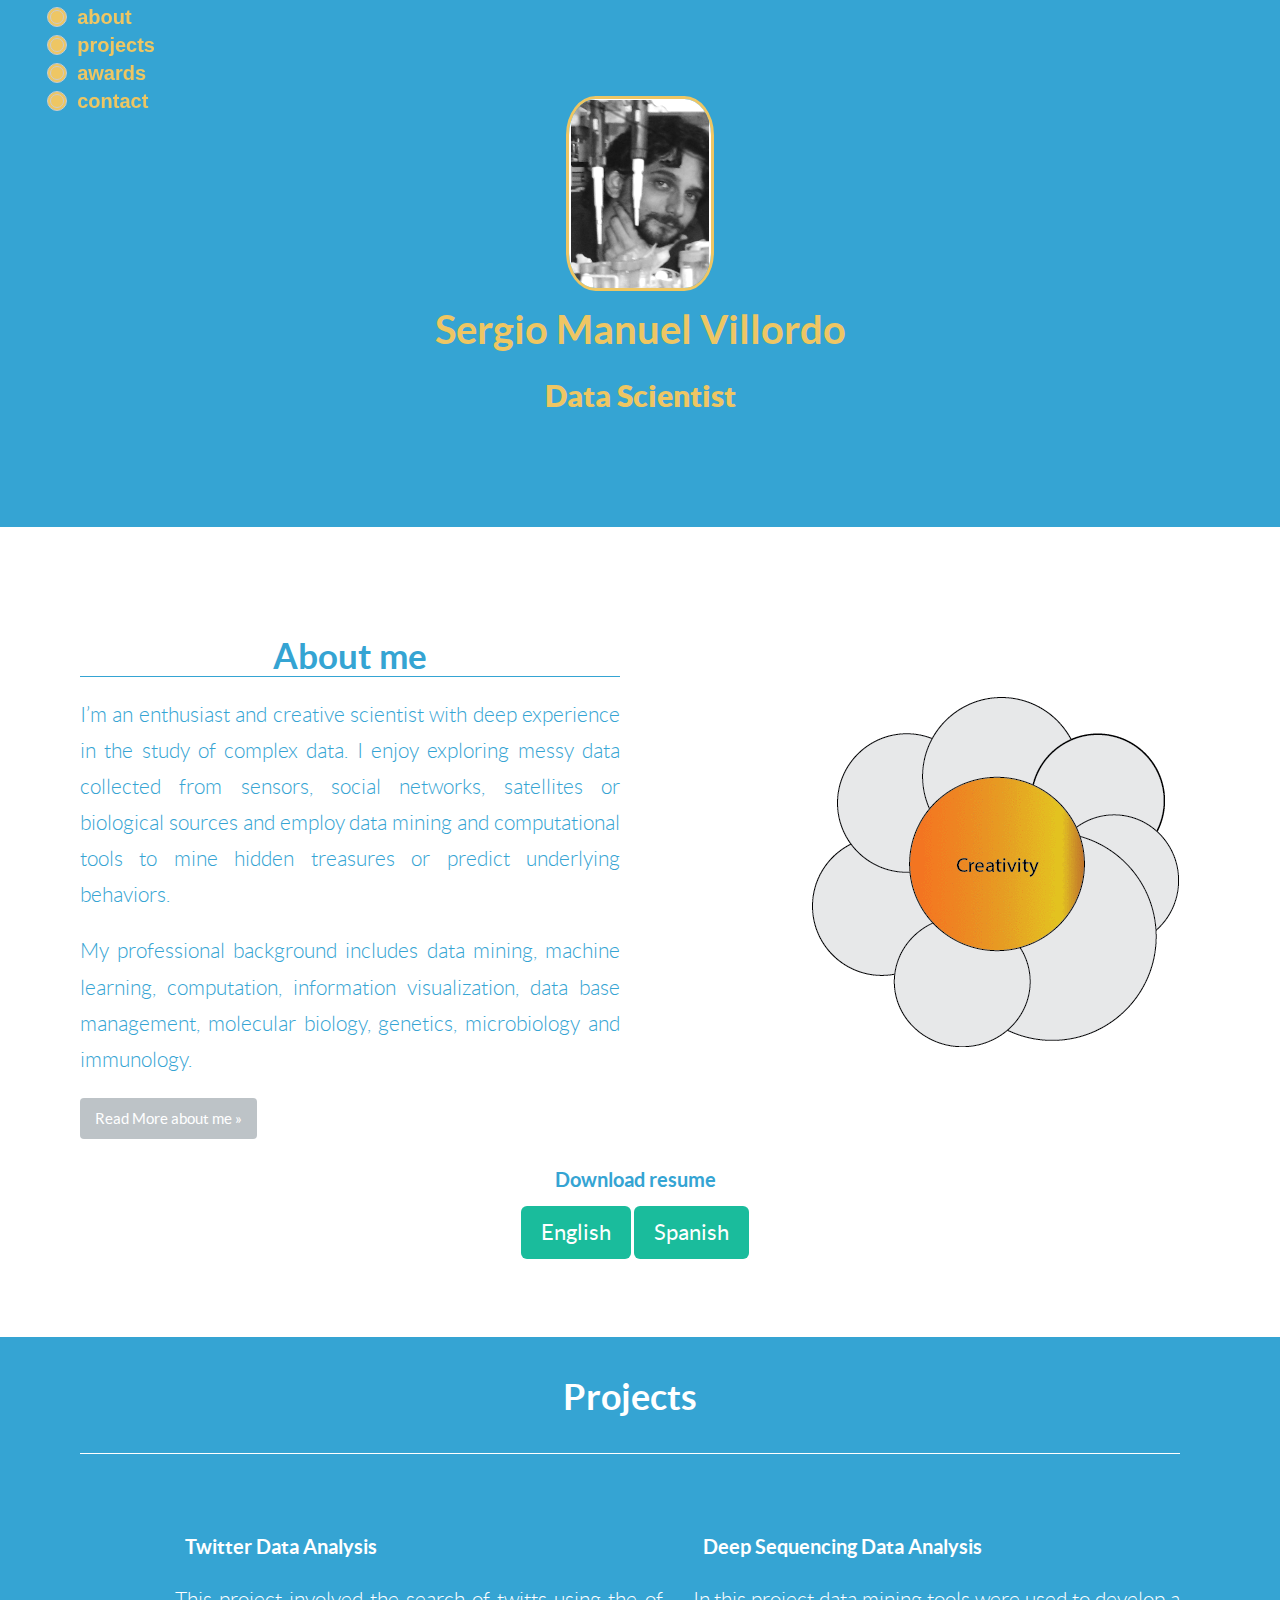
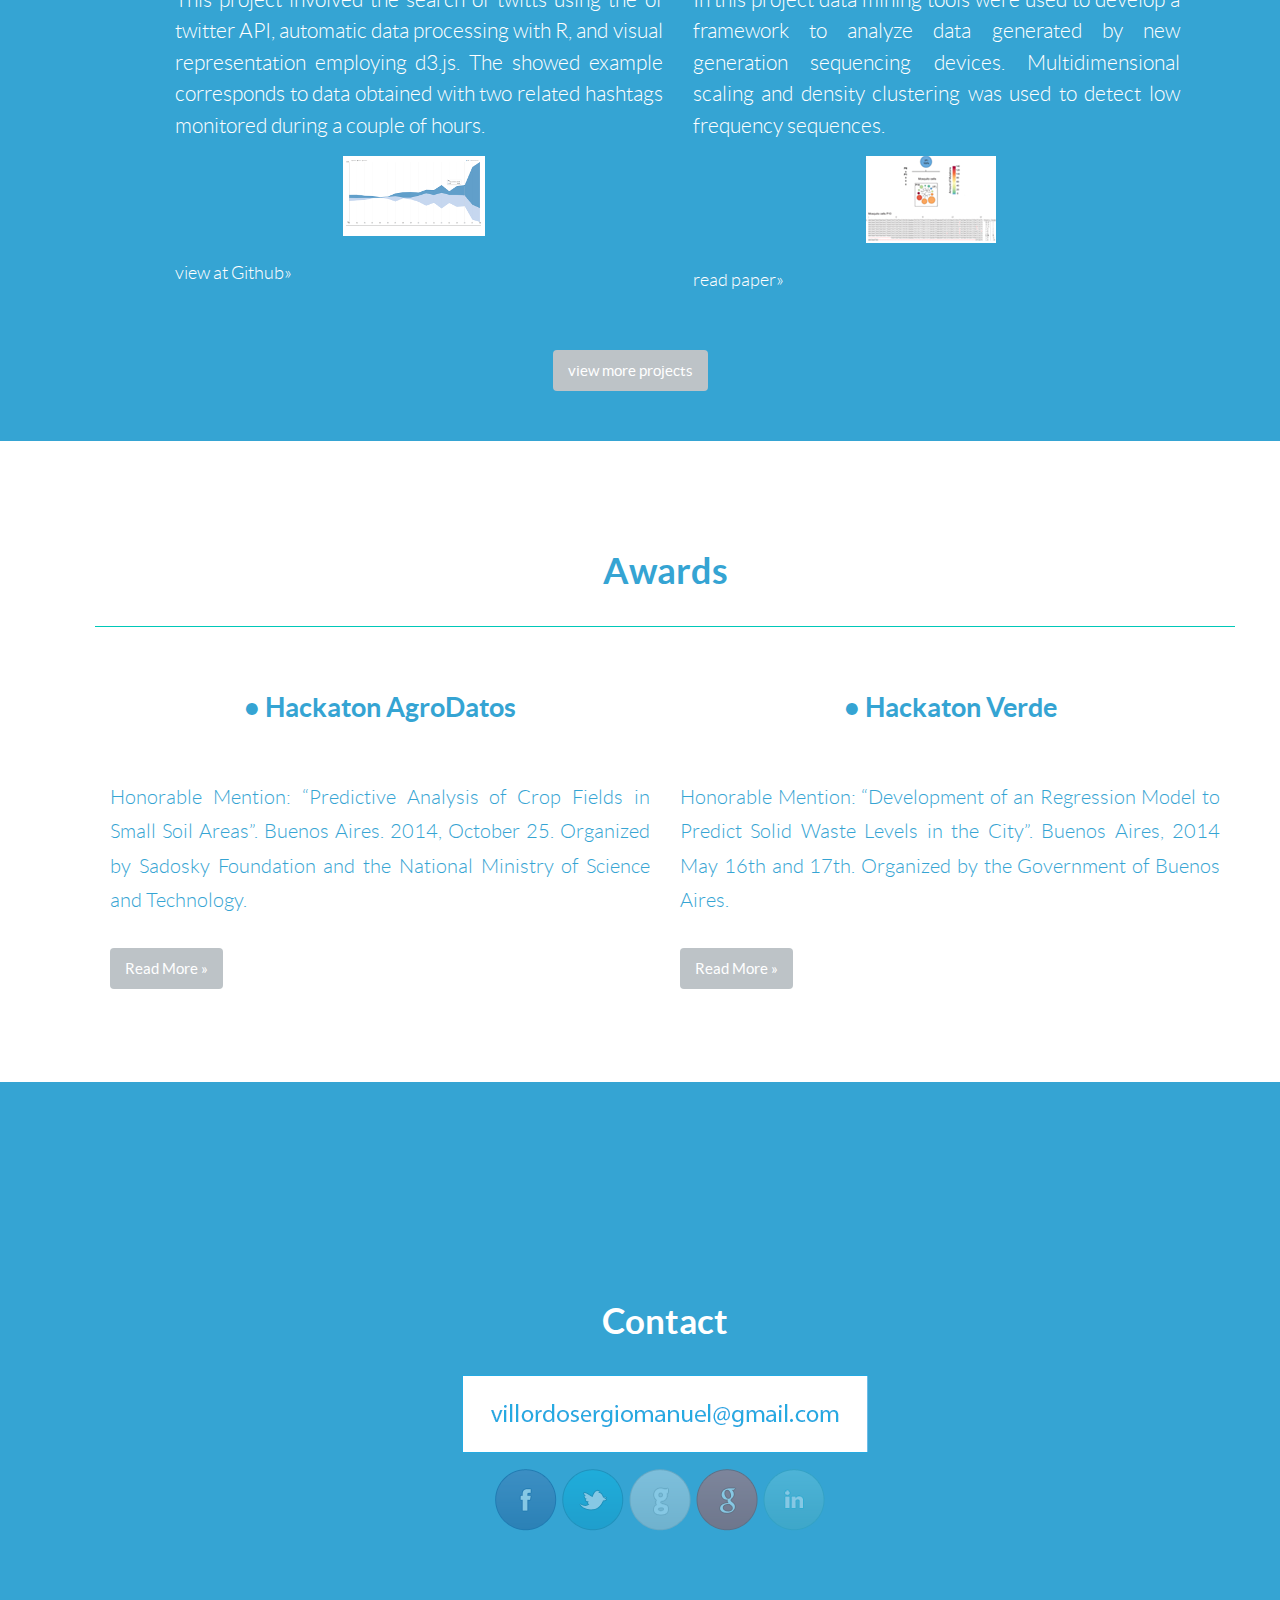
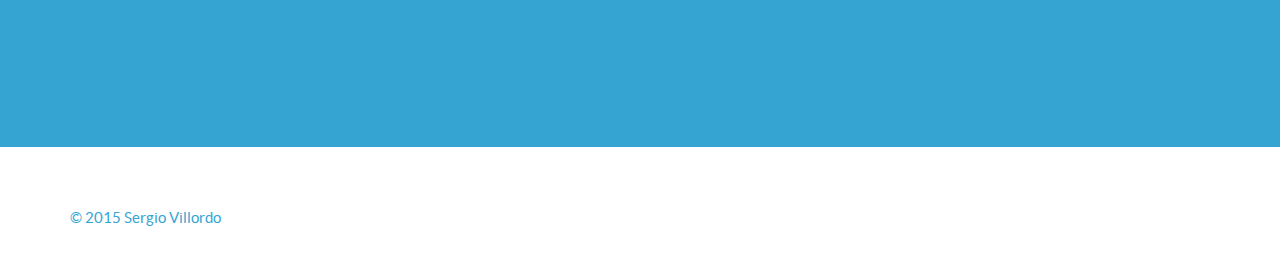
==== index.html @ 5ecaa243 "cargando" ====
<!DOCTYPE html>
<html lang="en">
  <head>
    <title>Sergio Villordo</title>
  <meta http-equiv="Content-Type" content="text/html; charset=utf-8">
  <meta http-equiv="Content-Style-Type" content="text/css">


	 <!-- Loading Bootstrap -->
    <link href="bootstrap/css/bootstrap.css" rel="stylesheet">

    <!-- Loading Flat UI -->
    <link href="css/flat-ui.css" rel="stylesheet">
	<link href="css/main.css" rel="stylesheet">

<script src="js/jquery.js"></script>
<script type="text/javascript" src="js/raphael.js"></script>
<script type="text/javascript" src="js/jquery.pagescroller.lite.js"></script>
	
	
  <body>

	<div id="wrapper">
 
 <div id="myNavigation" class="pageScrollerNav">
		<ul>
			<li><a href="#work" class="stylish"><span>about</span></a></li>
			<li><a href="#experience" class="stylish"><span>projects</span></a></li>
			<li><a href="#awards" class="stylish"><span>awards</span></a></li>
			<li><a href="#contacto" class="stylish"><span>contact</span></a></li>
		</ul>
	</div>

    <div id="header" class="jumbotron">
			<div class="container">
			 <p class="text-center"><img class="portada" src="img/fot3.png	"/></p>
				<p  id="menu" class="text-center">Sergio Manuel Villordo</p>
				<p  id="menu" class="text-center"><a href="http://en.wikipedia.org/wiki/Data_science">Data Scientist</a></p>		
			</p>
			</div>
	</div>
	
		


 <div id="work" class="jumbotron section">
	<div class="container">
		 <div class="text-center col-sm-6 col-md-6">
			  <h2>About me</h2>
			  <p>I’m an enthusiast and creative scientist with deep experience in the study of complex data. 
			  I enjoy exploring messy data collected from sensors, social networks, satellites or biological 
			  sources and employ data mining and computational tools to mine hidden treasures or predict 
			  underlying behaviors.  
				
			</p>
			<p>
			My professional background includes data mining, machine learning, computation, information visualization, 
			data base management, molecular biology, genetics, microbiology and immunology.
				</p>
			
			  <p><a class="btn btn-default" href="statments.html" role="button">Read More about me »</a></p>
		 </div>
         <div class="text-center col-sm-6 col-md-6">
				<img id="ima" src="img/CV.gif"></img>
				</div>
	</div>
				<h5 class="text-center">Download resume</h5>
				<div class="text-center">
				<a href="data/CV_eng.pdf"><button class="btn btn-hg btn-primary">English</button></a>
				<a href="data/CV_esp.pdf"><button class="btn btn-hg btn-primary">Spanish</button></a>
				</div>

	</div

</div>
	
	
	
 <div id="experience" class="jumbotron section">
		<h2 class="text-center">Projects</h2>
		
      <!-- Example row of columns -->
      <div class="row">
		  
        <div class="text-center col-sm-6 col-md-6">
          <h3>Twitter Data Analysis</h3>
          <p>
			  This project involved the search of twitts using the of twitter API, automatic data processing with R, and visual representation employing d3.js. The showed example corresponds to data obtained with two related hashtags monitored during a couple of hours.
			   </p>
		  <div id ="ima1" class="text-center" ><img src="img/twitts.png"/></div>
          <p><a  href="http://sergio14.github.io/twitts18F/">view at Github»</a></p>
        </div>
        
			 <div class="text-center col-sm-6 col-md-6">
			  <h3>Deep Sequencing Data Analysis</h3>
				<p>
					In this project data mining tools were used to develop a framework to analyze data generated by new generation sequencing devices. Multidimensional scaling and density clustering was used to detect low frequency sequences. 
				  </p>
				<div id ="ima1" class="text-center" ><img src="img/seq2.png"/></div>
				<p><a  href="http://journals.plos.org/plospathogens/article?id=10.1371/journal.ppat.1004604">read paper»</a></p>
				</div>
		</div>  
			 
			 <div id="bot" class="text-center">
				<a href="experiences.html"><button id="boton" class="btn btn-default">view more projects</button></a>
			</div>
	</div>
	
	 
 	

	  
	  
 <div id="awards" class="jumbotron section">
	<div class="container">
		<h2 class="text-center">Awards</h2>
		 <div class="text-center col-sm-6 col-md-6">
			  <h3>•	Hackaton AgroDatos</h3>
			  <p> Honorable Mention: “Predictive Analysis of Crop Fields in Small Soil Areas”. Buenos Aires. 2014, October 25. Organized by Sadosky Foundation and the National Ministry of Science and Technology. </p>
			  <p><a class="btn btn-default" href="http://www.fundacionsadosky.org.ar/agrodatos/" role="button">Read More »</a></p>
		 </div>
        <div class="text-center col-sm-6 col-md-6">
			  <h3>•	Hackaton Verde</h3>
			  <p>Honorable Mention: “Development of an Regression Model to Predict Solid Waste Levels in the City”. Buenos Aires, 2014 May 16th and 17th. Organized by the Government of Buenos Aires.  </p>
			  <p><a class="btn btn-default" href="http://www.buenosaires.gob.ar/noticias/se-anunciaron-los-ganadores-del-primer-hackaton-verde" role="button">Read More »</a></p>
		 </div>
		 
		</div>
	</div>

	  
	
	<div id="contacto" class="jumbotron section">
	<h2 class="text-center">Contact</h2>
	<p class="text-center"><img src="img/email.png"></p>
	
	
				<div class="home-bottom">
					<ul id="contact-buttons">
						<li><a href="https://www.facebook.com/sergiomanuel.villordo" target="_blank"><img src="img/fbnew.png" /></a></li>
						<li><a href="https://twitter.com/Ser08" target="_blank"><img src="img/twitternew.png" /></a></li>
						<li><a href="https://github.com/sergio14" target="_blank"><img src="img/githubnew.png" /></a></li>
						<li><a href="https://plus.google.com/u/0/113666418659868959636/posts" target="_blank"><img src="img/googlenew.png" /></a></li>
						<li><a href="https://ar.linkedin.com/pub/sergio-manuel-villordo/a6/4b0/715" target="_blank"><img src="img/linkedinnew.png" /></a></li>
					</ul>
				</div>
	</div>





<div id="footer" class="container">
	<p><span class="text-left">© 2015 Sergio Villordo</span></p>
			
</div>


</div>

</div>




<script>
  $('#wrapper').pageScroller({
    sectionClass: 'section',
    navigation: '#myNavigation',
  });

</script>


  </body>
</html>
---- css/main.css ----
body{
color: #35a4d3;
}

.jumbotron{
background-color: #35a4d3;
}



.home-bottom {
text-align: center;
}

.portada{
-webkit-border-redius: 50%;
-moz-border-radius: 50%;
-ms-border-radius: 50%;
-o-border-radius:50%;
border-radius: 20%;
border: solid 3px #eec663;
display: inline-block;
}

.row{
padding-top: 10px;
padding-left: 95px;
}


#header {
padding-top: 95px;
padding-bottom: 95px;
}

#header a{
//text-transform: uppercase;
font-size: 30px;
color: #eec663;
margin: 0 15px 0 15px;
font-weight: bolder;
line-height: 1.2;
}

#header p {
margin-top:1px;
font-size:40px;
color:#eec663;
font-weight: bolder;
line-height: 1.2;

}

#header a:hover{
color: #008b8b;
}



#text{
font-size: 20px;
line-height: 1.70;
text-align: justify;
color: #222222;
}



#experience {
padding-left: 80px;
padding-right: 100px;
padding-top: 10px;
padding-bottom: 50px;
background-color:#35a4d3;

}



#experience p{
font-size: 20x;
line-height: 1.5;
color: white;
text-align: justify;
margin-top: 20px;
}
#experience a{
font-size: 18px;
line-height: 1.5;
color: white;
text-align: justify;
}
#bot {
 margin-top: 40px;
}


#experience a:hover {
color: blue;
}

#experience h3{
font-size: 20px;
line-height: 1.70;
color: white;
text-align: justify;
margin-left: 10px;
}

#experience h2{
	font-size: 2em;
	margin-bottom: 1em;
	padding-bottom: 1em;
	border-bottom: 1px solid white;
	color: white;
}


.btn boton{
margin-top: 50px;
}


#about{
background: white;
padding-top: 50px;
padding-left: 50px;
padding-right: 100px;
}

#about h2{
font-size: 32px;
//text-transform: uppercase;
margin: 70px 0 70px 0;
color: #35a4d3;
border-bottom: 1px solid #35a4d3;
margin-bottom:20px
}

#about p {
text-align:justify;
color: #35a4d3;
font-size:20px;
margin-top:30px;
}




#about .btn{
margin-top: 90px;
margin-bottom: 135px;
background-color: #3498DB;
font-size: 17px;
padding: 12px 40px;
}
#about .btn:hover{
background-color: #99CBED;
}


#ima1{
margin-right:10px
}

#ima2{
margin-right:10px;
margin-top:40px
}

#ima3{
margin-right:10px;
margin-top:20px
}

#ima4{
margin-right:10px;
margin-top:40px
}


#awards h2{
	font-size: 2em;
	margin-bottom: 1em;
	padding-bottom: 1em;
	border-bottom: 1px solid #00c8b8;
	color: #35a4d3;
}

#awards h3{
	font-size: 1.5em;
	margin-bottom: 1em;
	padding-bottom: 1em;
	color: #35a4d3;
}


#awards p{
text-align:justify;
color: #35a4d3;
font-size:20px;
margin-top:30px;
}



#work{
background: white;
padding-top: 40px;
padding-right: 10px;


}

#work p {
text-align:justify;
color: #35a4d3;
font-size:21px;
margin-top:20px;
//font-weight: bolder;

}

#work h2{
font-size: 35px;
padding-top:10px;
border-bottom: 1px solid #35a4d3;
}


#work h5{
font-size: 20px;
}

#work h5:hover{
color: #99CBED;
}

#ima{
margin-left:150px;
margin-top:100px;
}



#contacto{
padding-bottom: 200px;
padding-top:150px;
background: #35a4d3;
}


#contacto p{
font-size: 23px;
padding-left:50px;
color: white;
}

#contacto h2{
font-size: 35px;
//text-transform: uppercase;
margin: 70px 0 35px 0;
color: white;
padding-left:50px;

}
#contacto a{
color: white;


}
#contacto a:hover {
color: blue;
}


#footer{
height: 50px;
margin-bottom: 0px;
padding-top: 25px;
padding-bottom: 60px;
}

#footer span{
color: #35a4d3;
font-size: 15px;
}
#icon{
float: right;
margin-left: 10px;
}


#awards{
background: white;
padding-top: 50px;
padding-left: 50px;

}



/*NAVIGATION*/

.pageScrollerNav{
	padding-top: 0.05em;
	z-index: 100;
	width: 1%;
	height: 100%;
	position: fixed;
	font-family: 'Roboto', sans-serif;
	font-size: 0.25em;
	transition: all 0.4s ease-in-out;
	-moz-transition: all 0.4s ease-in-out;
	-webkit-transition: all 0.4s ease-in-out;
	-o-transition: all 0.4s ease-in-out;
	padding-right: 1em;
	padding-left: 1em;
}
.pageScrollerNav ul{
    margin-left: auto;
    margin-right: auto;
    width: 100%;
    margin-top:100%;
}

.pageScrollerNav ul li{
	list-style-type: none;
	text-align: center;
	display: inline-block;
	width: 27%;
	padding: 0.6em;
	margin-right: auto;
	margin-left: auto;
	font-weight: bolder;
	text-transform: lowercase;
	color: #000;

}

.stylish{
	display:inline-block;
	width:1em;
	height:1em;
	border-radius:66px;
	border:4px double #ccc;
	font-size:20px;
	color:#eec663;
	line-height:100px;
	text-align:center;
	text-decoration:none;
	//text-shadow:0 1px 0 #fff;
	background:#eec663;
	transition: all 0.4s ease-in-out;
	-moz-transition: all 0.4s ease-in-out;
	-webkit-transition: all 0.4s ease-in-out;
	-o-transition: all 0.4s ease-in-out;

}

.stylish:hover{
	border:4px double #bbb;
	color:#008b8b;
	text-decoration:none;
	background:#008b8b;
}

.stylish span{
	display: inline-block;
	position: absolute;
	margin-top: -2.2em;
	margin-left: 1em;

}

.pageScrollerNav ul li a:hover{
	color: #008b8b;
}

#home{
	height: 100%;
}


#contact-buttons{
	list-style-type: none;
	transition: all 0.4s ease-in-out;
	-moz-transition: all 0.4s ease-in-out;
	-webkit-transition: all 0.4s ease-in-out;
	-o-transition: all 0.4s ease-in-out;
	margin-right: auto;
}

#contact-buttons li{
	display: inline;
	opacity: 0.4;
	transition: all 0.3s ease-in-out;
	-moz-transition: all 0.3s ease-in-out;
	-webkit-transition: all 0.3s ease-in-out;
	-o-transition: all 0.3s ease-in-out;
	margin-right: auto;


}

#contact-buttons li:hover{
	opacity: 1.0;
}
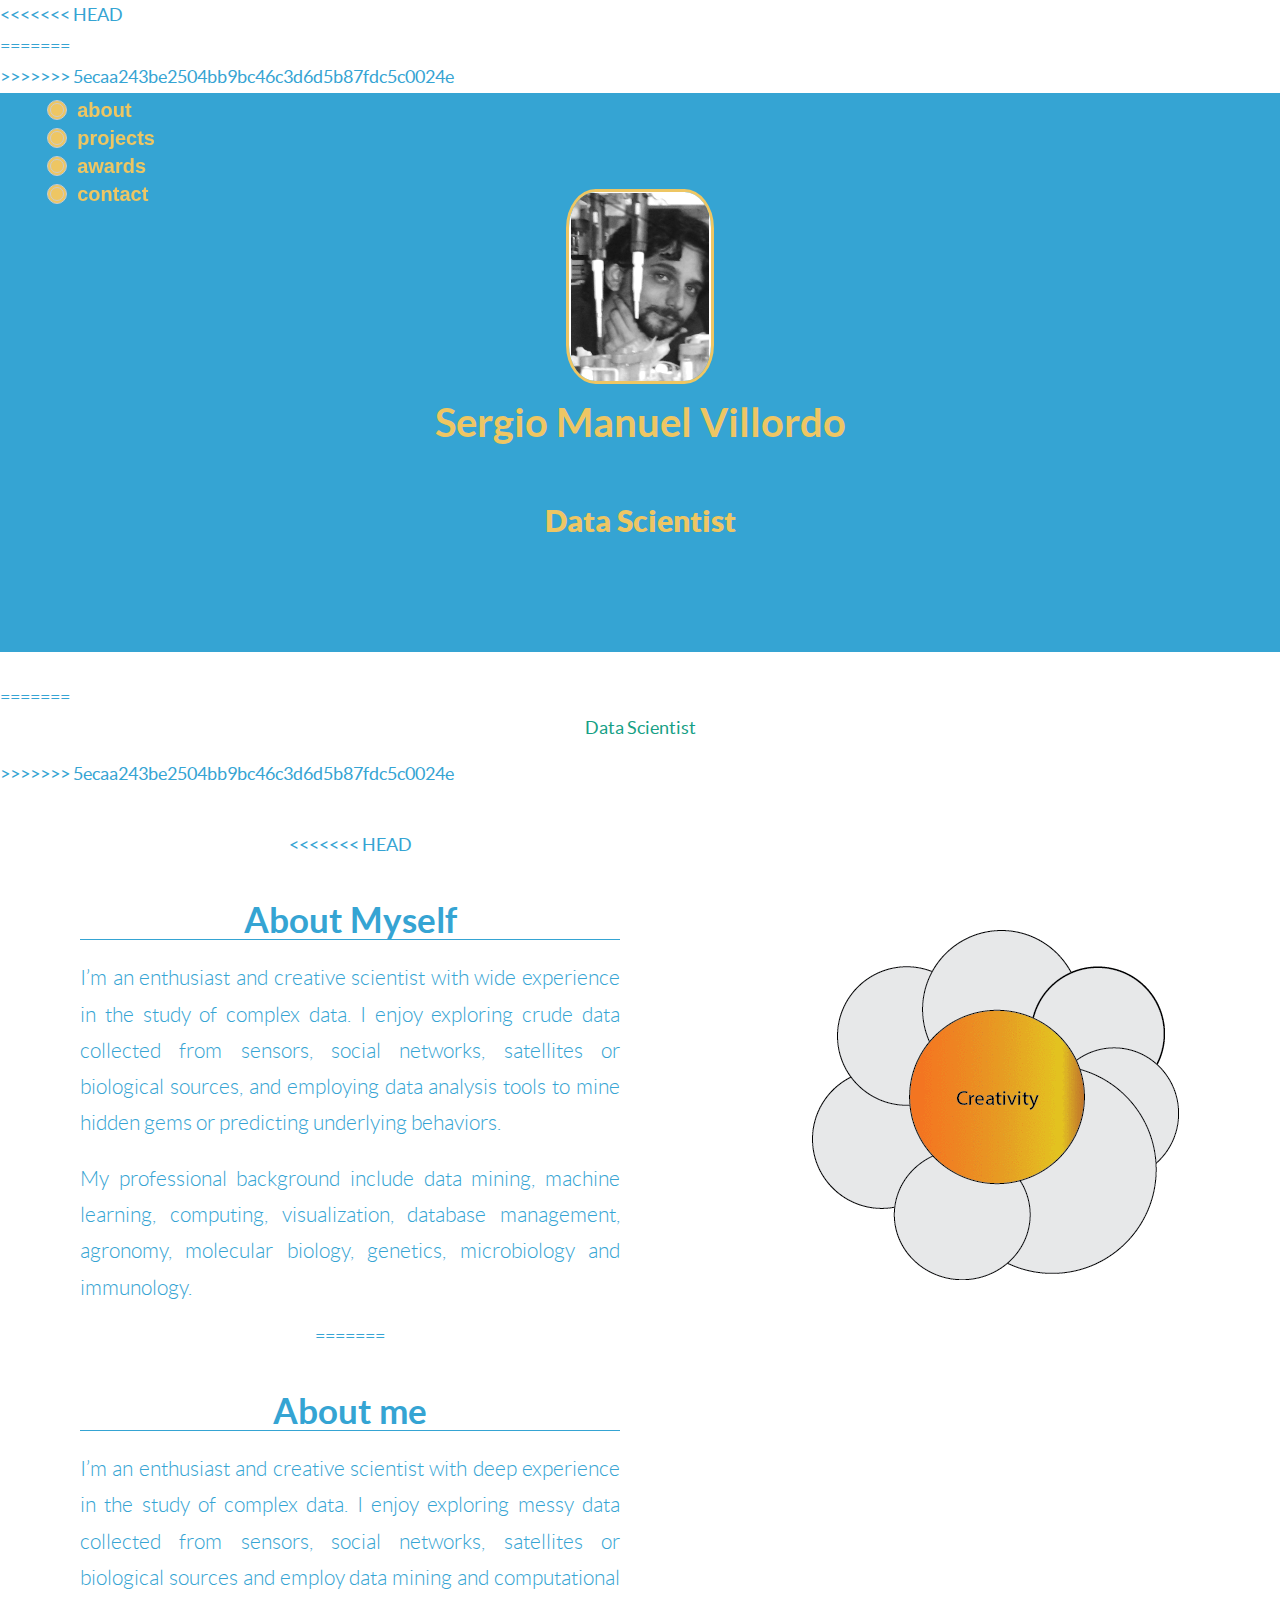
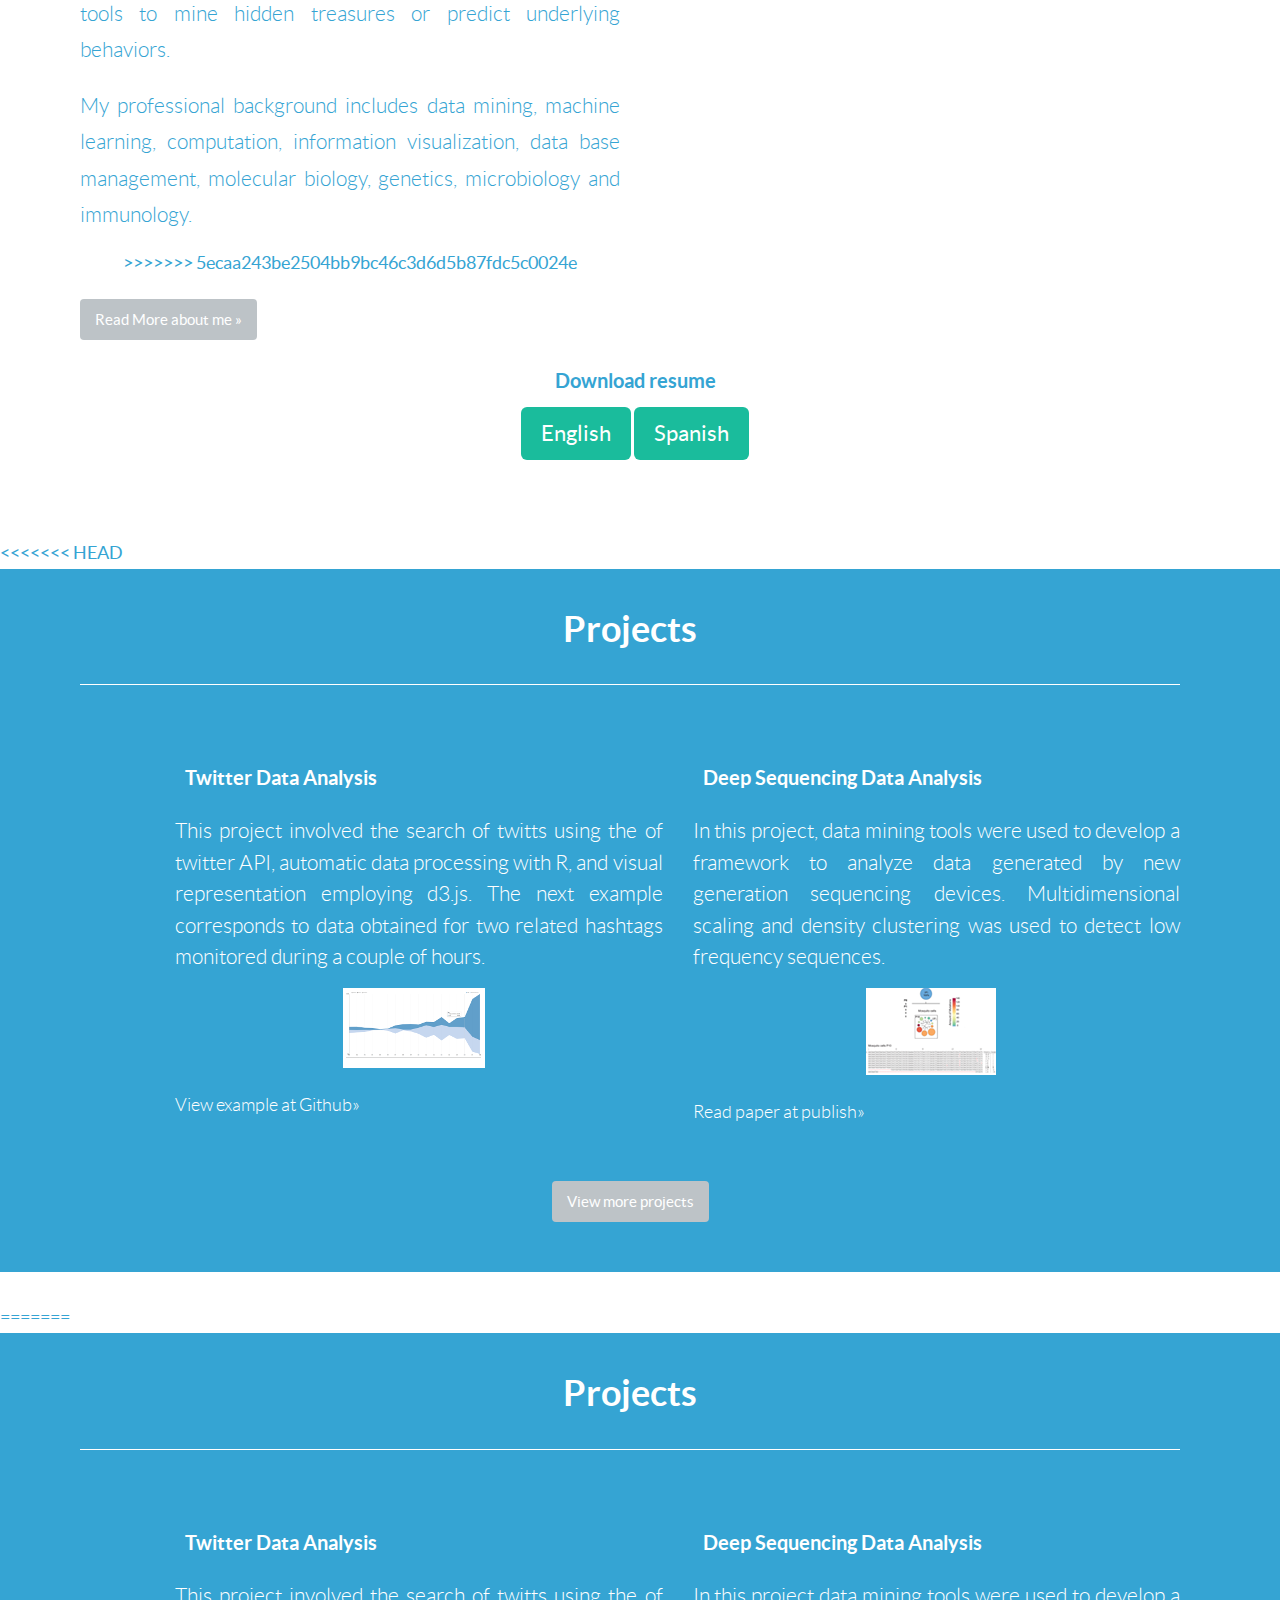
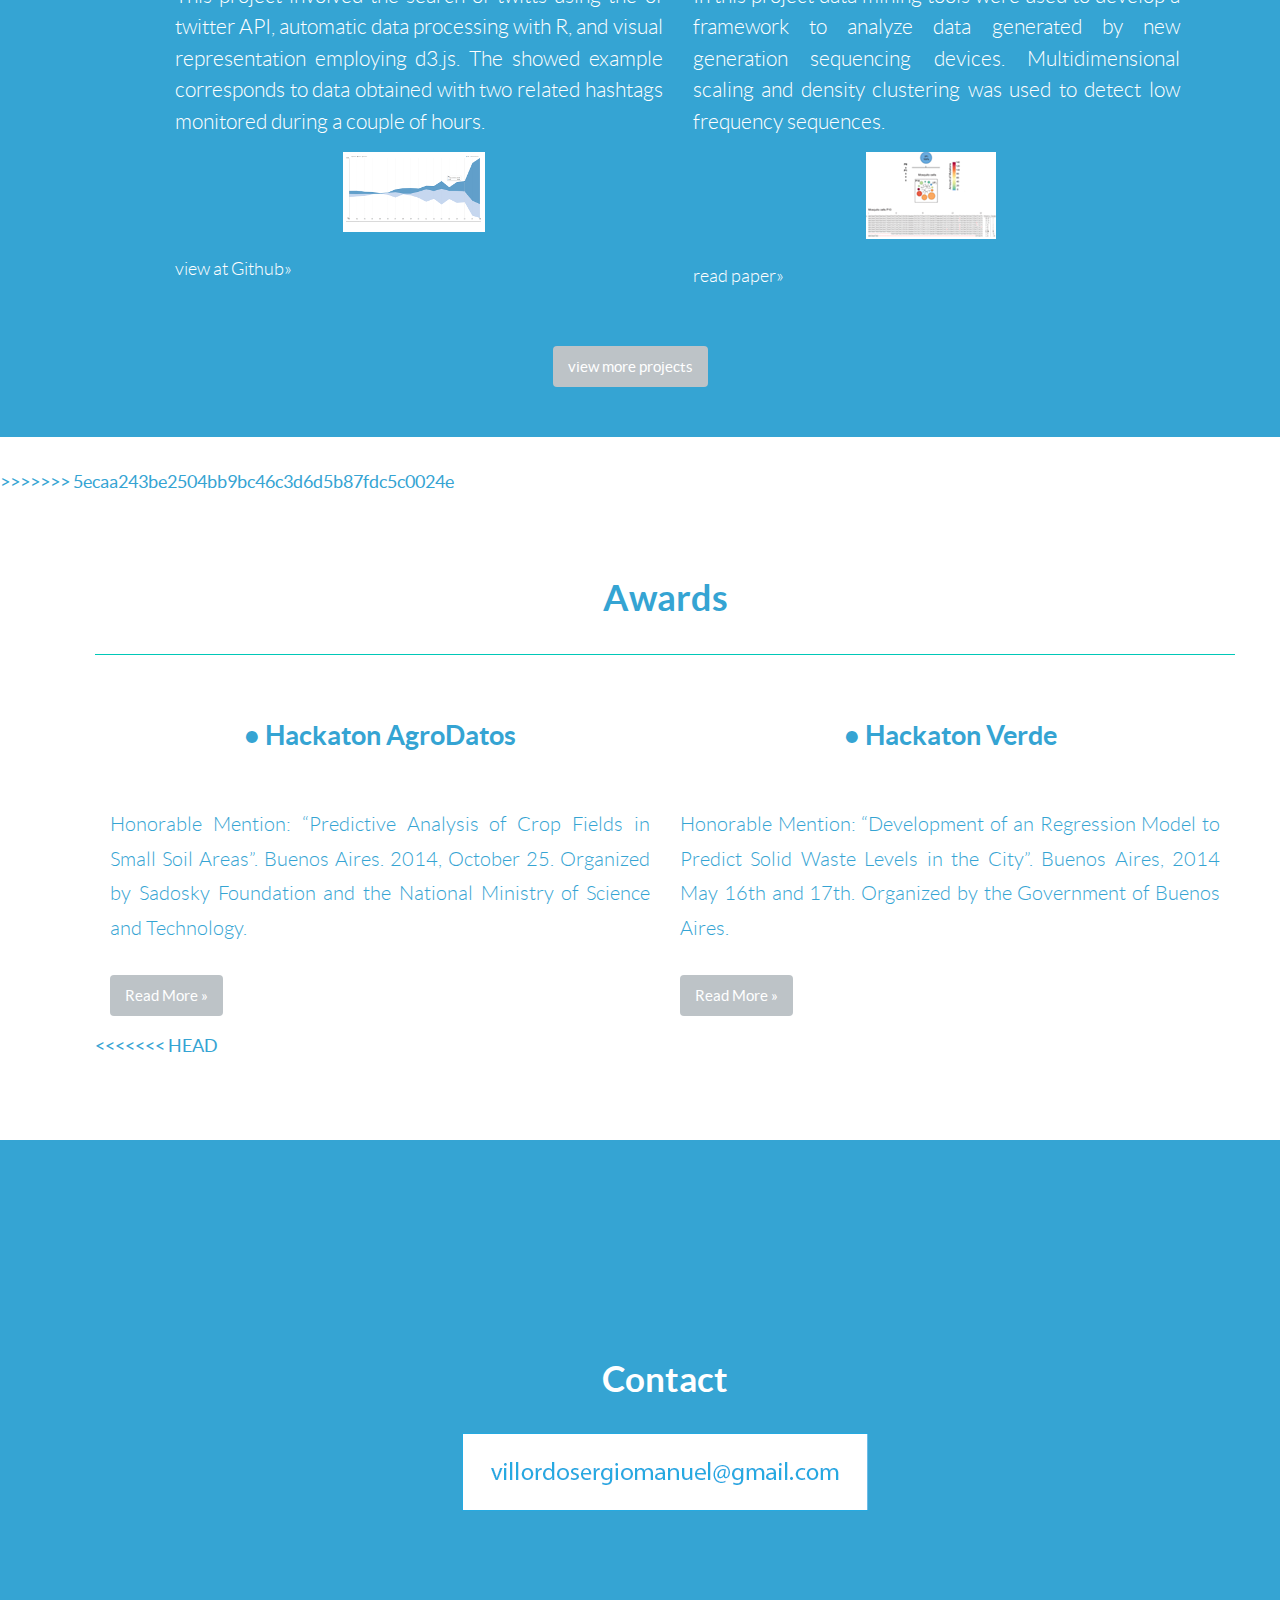
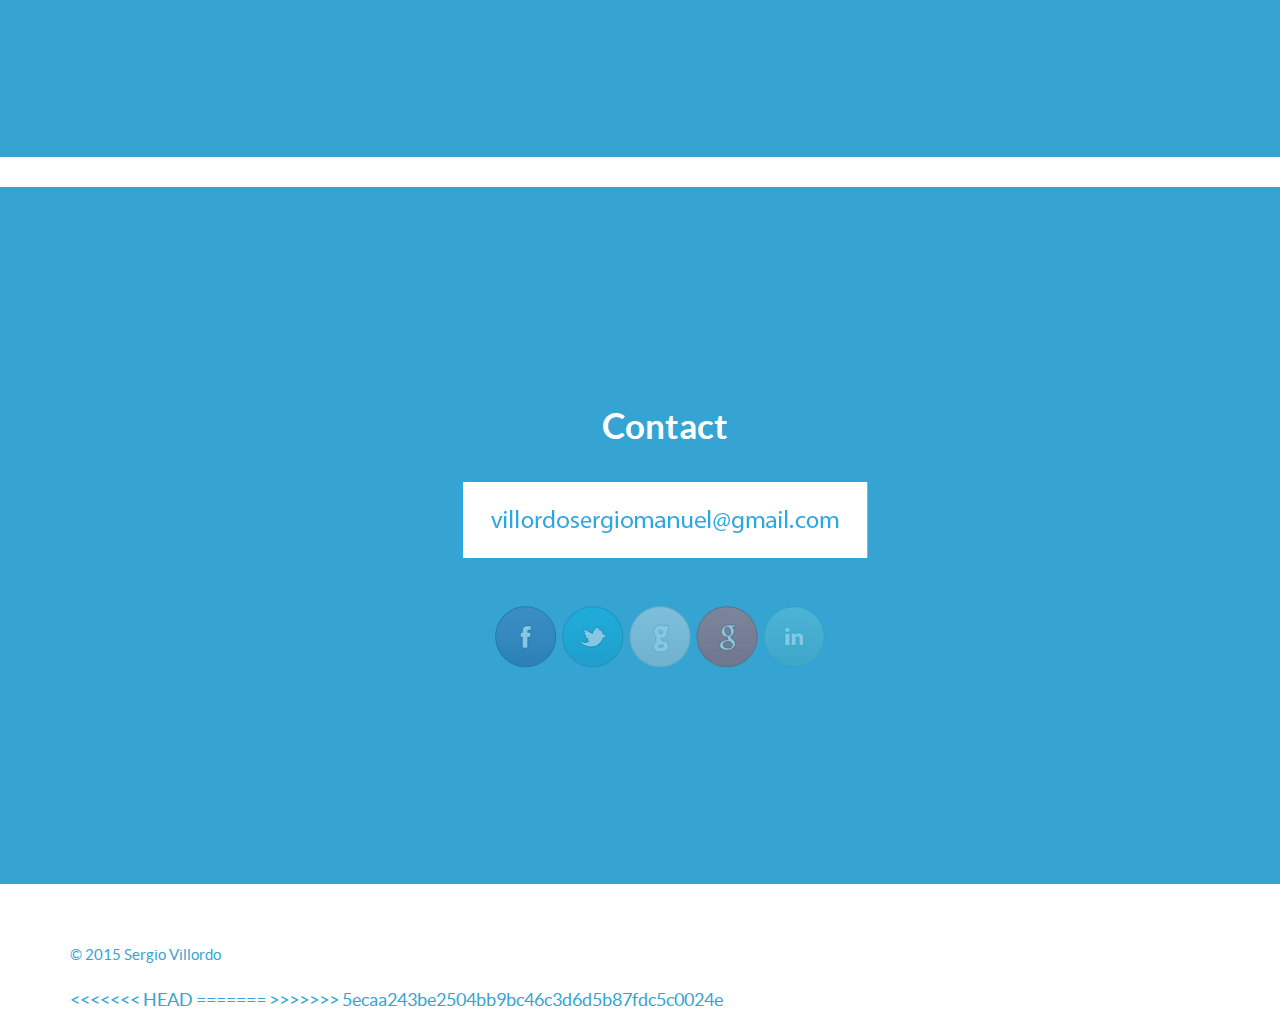
==== commit 763143fa: "change" ====
--- a/index.html
+++ b/index.html
@@ -16,12 +16,22 @@
 <script src="js/jquery.js"></script>
 <script type="text/javascript" src="js/raphael.js"></script>
 <script type="text/javascript" src="js/jquery.pagescroller.lite.js"></script>
+<<<<<<< HEAD
+
+	 </head>
+
+  <body>
+
+	<div id="wrapper">
+
+=======
 	
 	
   <body>
 
 	<div id="wrapper">
  
+>>>>>>> 5ecaa243be2504bb9bc46c3d6d5b87fdc5c0024e
  <div id="myNavigation" class="pageScrollerNav">
 		<ul>
 			<li><a href="#work" class="stylish"><span>about</span></a></li>
@@ -35,17 +45,40 @@
 			<div class="container">
 			 <p class="text-center"><img class="portada" src="img/fot3.png	"/></p>
 				<p  id="menu" class="text-center">Sergio Manuel Villordo</p>
+<<<<<<< HEAD
+				<p  id="menu" class="text-center"><a href="http://en.wikipedia.org/wiki/Data_science">Data Scientist</a></p>
+			</p>
+			</div>
+	</div>
+
+
+=======
 				<p  id="menu" class="text-center"><a href="http://en.wikipedia.org/wiki/Data_science">Data Scientist</a></p>		
 			</p>
 			</div>
 	</div>
 	
 		
+>>>>>>> 5ecaa243be2504bb9bc46c3d6d5b87fdc5c0024e
 
 
  <div id="work" class="jumbotron section">
 	<div class="container">
 		 <div class="text-center col-sm-6 col-md-6">
+<<<<<<< HEAD
+			  <h2>About Myself</h2>
+			  <p>I’m an enthusiast and creative scientist with wide experience in the study of complex data.
+			  I enjoy exploring crude data collected from sensors, social networks, satellites or biological
+			  sources, and employing data analysis tools to mine hidden gems or predicting
+			  underlying behaviors.
+
+			</p>
+			<p>
+			My professional background include data mining, machine learning, computing, visualization,
+			database management, agronomy, molecular biology, genetics, microbiology and immunology.
+				</p>
+
+=======
 			  <h2>About me</h2>
 			  <p>I’m an enthusiast and creative scientist with deep experience in the study of complex data. 
 			  I enjoy exploring messy data collected from sensors, social networks, satellites or biological 
@@ -58,6 +91,7 @@
 			data base management, molecular biology, genetics, microbiology and immunology.
 				</p>
 			
+>>>>>>> 5ecaa243be2504bb9bc46c3d6d5b87fdc5c0024e
 			  <p><a class="btn btn-default" href="statments.html" role="button">Read More about me »</a></p>
 		 </div>
          <div class="text-center col-sm-6 col-md-6">
@@ -73,6 +107,46 @@
 	</div
 
 </div>
+<<<<<<< HEAD
+
+
+
+ <div id="experience" class="jumbotron section">
+		<h2 class="text-center">Projects</h2>
+
+      <!-- Example row of columns -->
+      <div class="row">
+
+        <div class="text-center col-sm-6 col-md-6">
+          <h3>Twitter Data Analysis</h3>
+          <p>
+			  This project involved the search of twitts using the of twitter API, automatic data processing with R, and visual representation employing d3.js. The next example corresponds to data obtained for two related hashtags monitored during a couple of hours.
+			   </p>
+		  <div id ="ima1" class="text-center" ><img src="img/twitts.png"/></div>
+          <p><a  href="http://sergio14.github.io/twitts18F/">View example at Github»</a></p>
+        </div>
+
+			 <div class="text-center col-sm-6 col-md-6">
+			  <h3>Deep Sequencing Data Analysis</h3>
+				<p>
+					In this project, data mining tools were used to develop a framework to analyze data generated by new generation sequencing devices. Multidimensional scaling and density clustering was used to detect low frequency sequences.
+				  </p>
+				<div id ="ima1" class="text-center" ><img src="img/seq2.png"/></div>
+				<p><a  href="http://journals.plos.org/plospathogens/article?id=10.1371/journal.ppat.1004604">Read paper at publish»</a></p>
+				</div>
+		</div>
+
+			 <div id="bot" class="text-center">
+				<a href="experiences.html"><button id="boton" class="btn btn-default">View more projects</button></a>
+			</div>
+	</div>
+
+
+
+
+
+
+=======
 	
 	
 	
@@ -111,6 +185,7 @@
 
 	  
 	  
+>>>>>>> 5ecaa243be2504bb9bc46c3d6d5b87fdc5c0024e
  <div id="awards" class="jumbotron section">
 	<div class="container">
 		<h2 class="text-center">Awards</h2>
@@ -124,17 +199,31 @@
 			  <p>Honorable Mention: “Development of an Regression Model to Predict Solid Waste Levels in the City”. Buenos Aires, 2014 May 16th and 17th. Organized by the Government of Buenos Aires.  </p>
 			  <p><a class="btn btn-default" href="http://www.buenosaires.gob.ar/noticias/se-anunciaron-los-ganadores-del-primer-hackaton-verde" role="button">Read More »</a></p>
 		 </div>
-		 
+<<<<<<< HEAD
+
 		</div>
 	</div>
 
-	  
-	
+
+
 	<div id="contacto" class="jumbotron section">
 	<h2 class="text-center">Contact</h2>
 	<p class="text-center"><img src="img/email.png"></p>
-	
-	
+
+
+=======
+		 
+		</div>
+	</div>
+
+	  
+	
+	<div id="contacto" class="jumbotron section">
+	<h2 class="text-center">Contact</h2>
+	<p class="text-center"><img src="img/email.png"></p>
+	
+	
+>>>>>>> 5ecaa243be2504bb9bc46c3d6d5b87fdc5c0024e
 				<div class="home-bottom">
 					<ul id="contact-buttons">
 						<li><a href="https://www.facebook.com/sergiomanuel.villordo" target="_blank"><img src="img/fbnew.png" /></a></li>
@@ -152,7 +241,11 @@
 
 <div id="footer" class="container">
 	<p><span class="text-left">© 2015 Sergio Villordo</span></p>
+<<<<<<< HEAD
+
+=======
 			
+>>>>>>> 5ecaa243be2504bb9bc46c3d6d5b87fdc5c0024e
 </div>
 
 
--- a/css/main.css
+++ b/css/main.css
@@ -140,7 +140,11 @@
 #about p {
 text-align:justify;
 color: #35a4d3;
+<<<<<<< HEAD
+font-size:18px;
+=======
 font-size:20px;
+>>>>>>> 5ecaa243be2504bb9bc46c3d6d5b87fdc5c0024e
 margin-top:30px;
 }
 
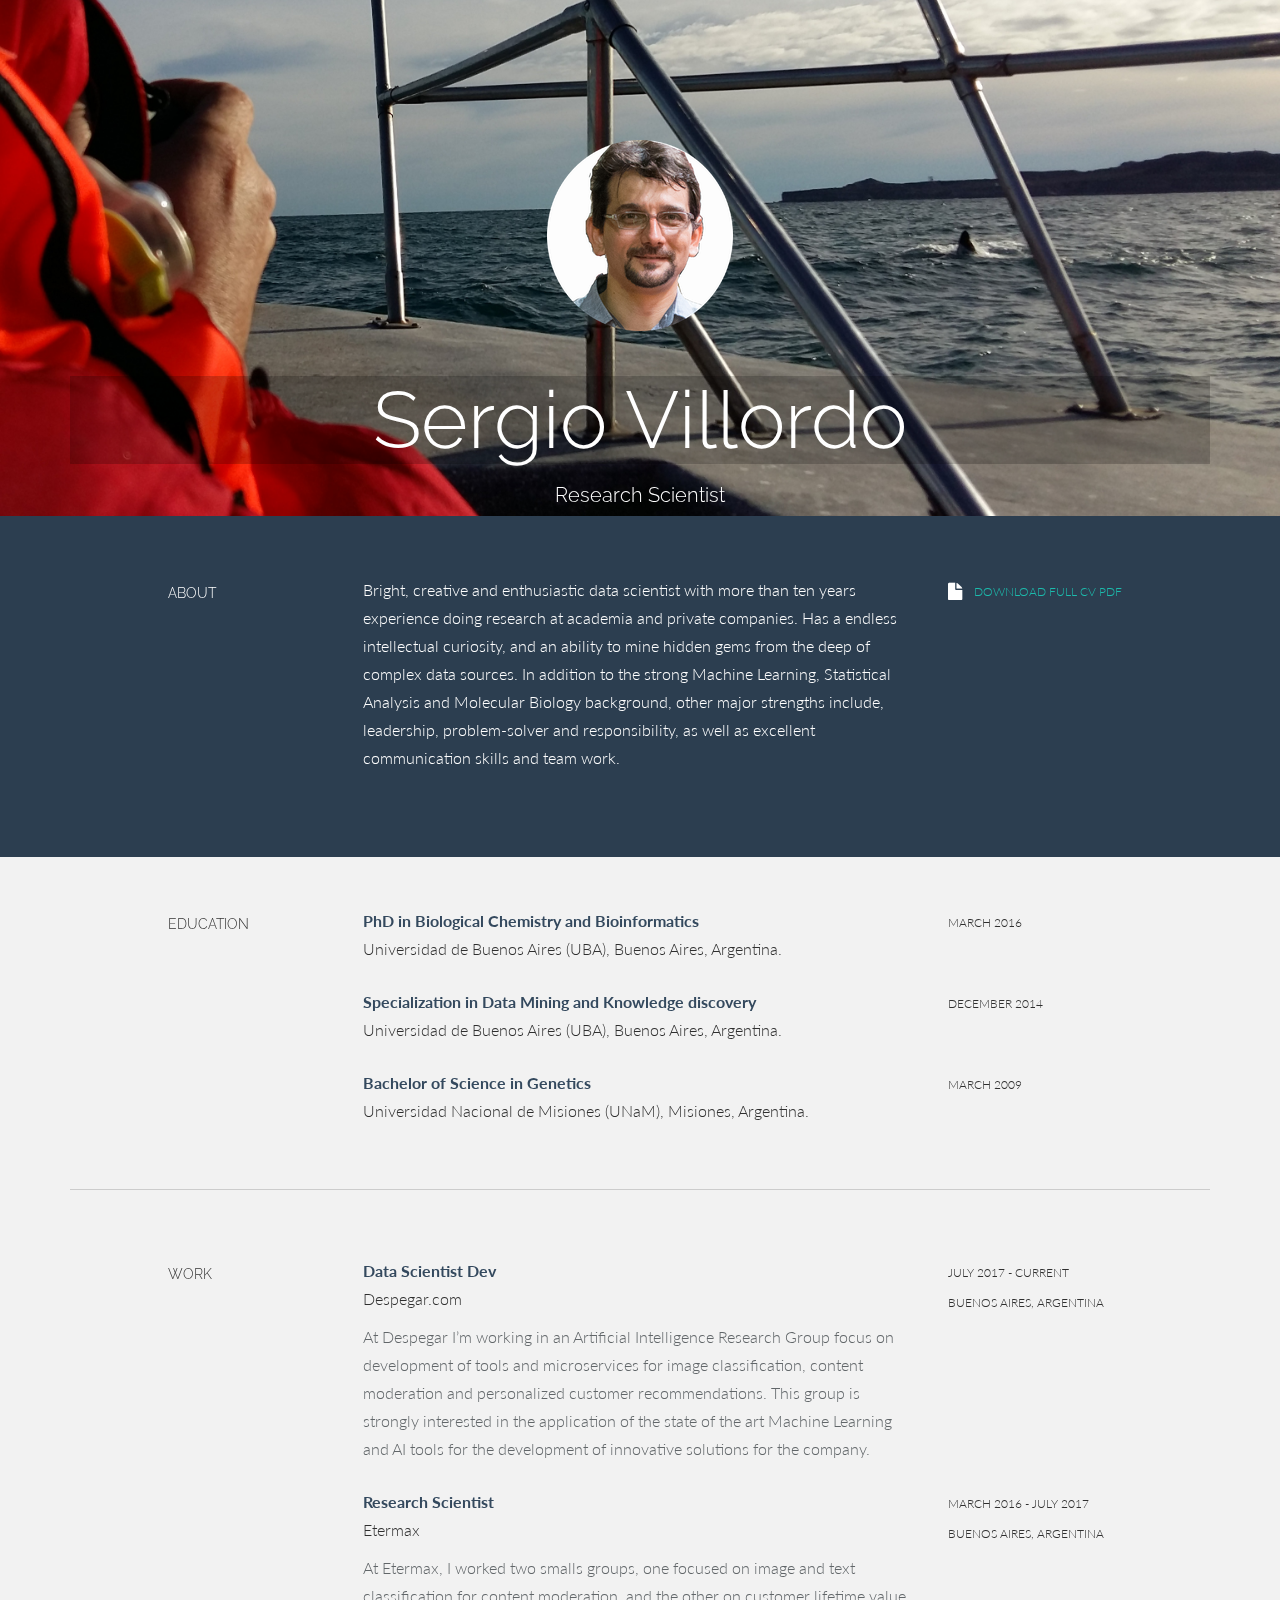
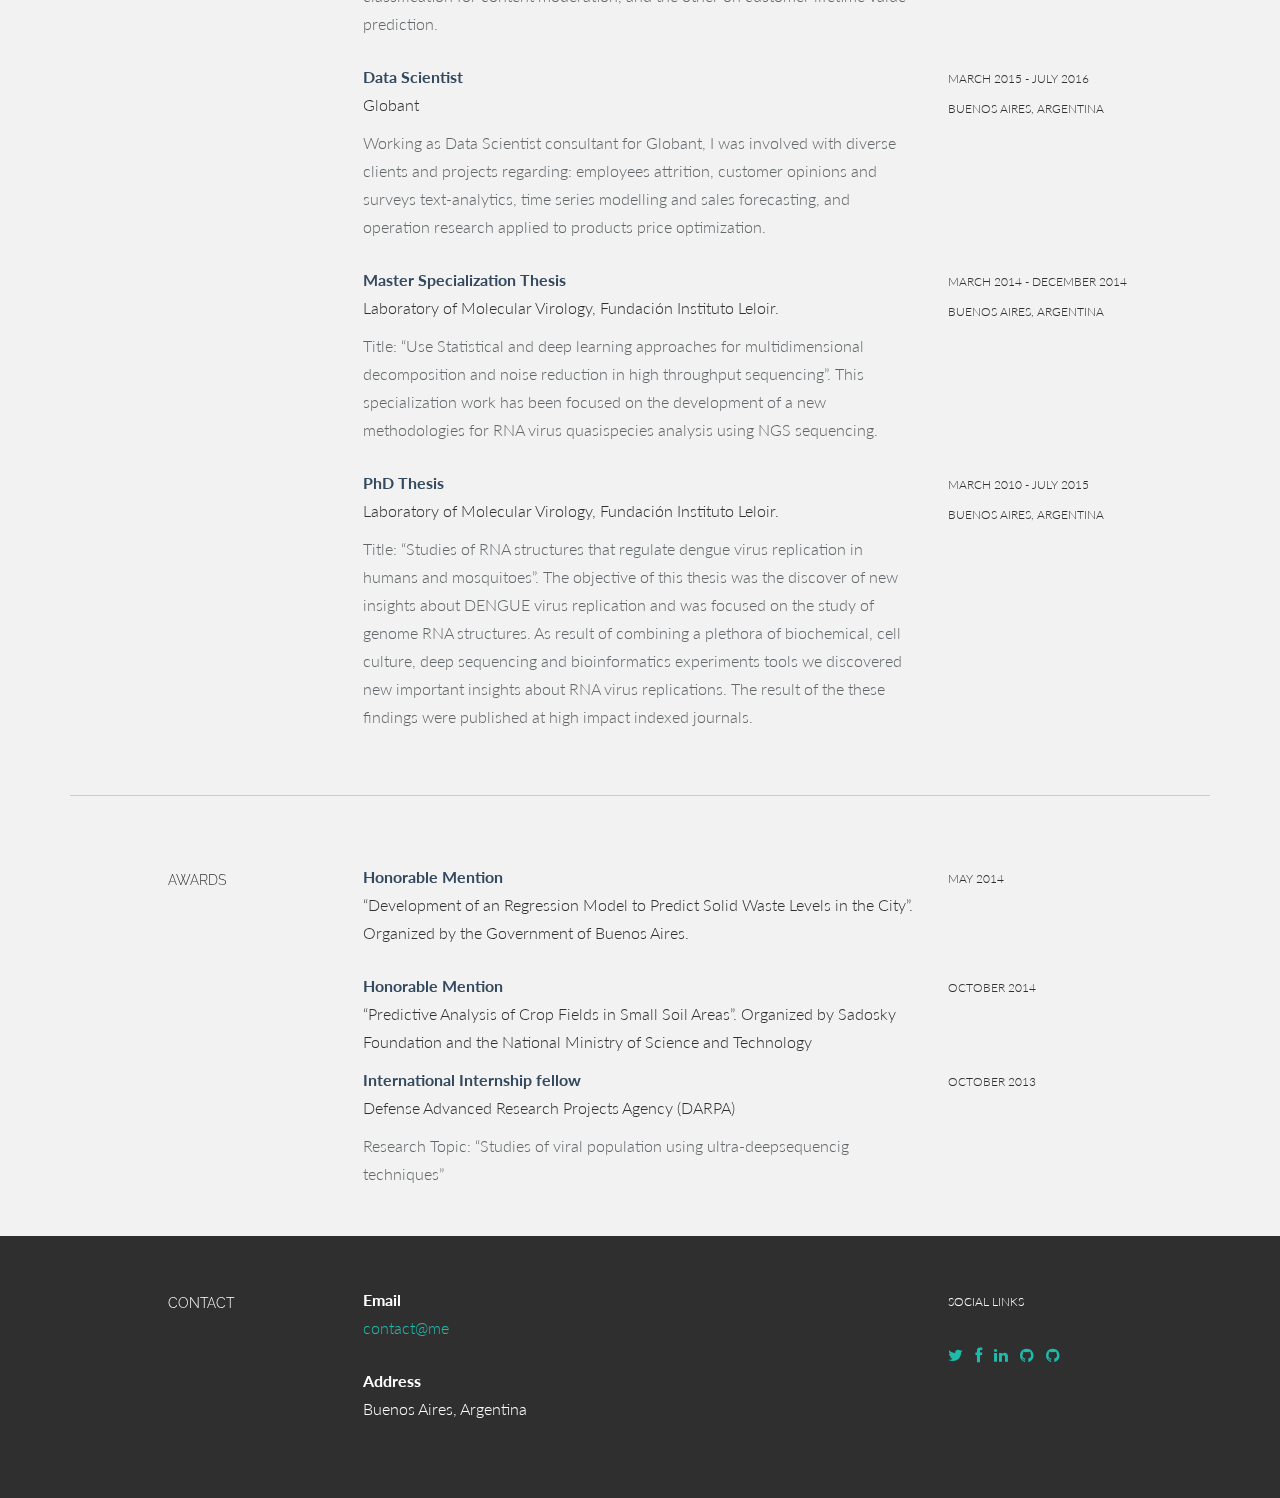
==== commit f84ca595: "change the page" ====
--- a/index.html
+++ b/index.html
@@ -1,269 +1,285 @@
-<!DOCTYPE html>
-<html lang="en">
-  <head>
-    <title>Sergio Villordo</title>
-  <meta http-equiv="Content-Type" content="text/html; charset=utf-8">
-  <meta http-equiv="Content-Style-Type" content="text/css">
-
-
-	 <!-- Loading Bootstrap -->
-    <link href="bootstrap/css/bootstrap.css" rel="stylesheet">
-
-    <!-- Loading Flat UI -->
-    <link href="css/flat-ui.css" rel="stylesheet">
-	<link href="css/main.css" rel="stylesheet">
-
-<script src="js/jquery.js"></script>
-<script type="text/javascript" src="js/raphael.js"></script>
-<script type="text/javascript" src="js/jquery.pagescroller.lite.js"></script>
-<<<<<<< HEAD
-
-	 </head>
-
-  <body>
-
-	<div id="wrapper">
-
-=======
-	
-	
-  <body>
-
-	<div id="wrapper">
- 
->>>>>>> 5ecaa243be2504bb9bc46c3d6d5b87fdc5c0024e
- <div id="myNavigation" class="pageScrollerNav">
-		<ul>
-			<li><a href="#work" class="stylish"><span>about</span></a></li>
-			<li><a href="#experience" class="stylish"><span>projects</span></a></li>
-			<li><a href="#awards" class="stylish"><span>awards</span></a></li>
-			<li><a href="#contacto" class="stylish"><span>contact</span></a></li>
-		</ul>
-	</div>
-
-    <div id="header" class="jumbotron">
-			<div class="container">
-			 <p class="text-center"><img class="portada" src="img/fot3.png	"/></p>
-				<p  id="menu" class="text-center">Sergio Manuel Villordo</p>
-<<<<<<< HEAD
-				<p  id="menu" class="text-center"><a href="http://en.wikipedia.org/wiki/Data_science">Data Scientist</a></p>
-			</p>
-			</div>
-	</div>
-
-
-=======
-				<p  id="menu" class="text-center"><a href="http://en.wikipedia.org/wiki/Data_science">Data Scientist</a></p>		
-			</p>
-			</div>
-	</div>
-	
-		
->>>>>>> 5ecaa243be2504bb9bc46c3d6d5b87fdc5c0024e
-
-
- <div id="work" class="jumbotron section">
-	<div class="container">
-		 <div class="text-center col-sm-6 col-md-6">
-<<<<<<< HEAD
-			  <h2>About Myself</h2>
-			  <p>I’m an enthusiast and creative scientist with wide experience in the study of complex data.
-			  I enjoy exploring crude data collected from sensors, social networks, satellites or biological
-			  sources, and employing data analysis tools to mine hidden gems or predicting
-			  underlying behaviors.
-
-			</p>
-			<p>
-			My professional background include data mining, machine learning, computing, visualization,
-			database management, agronomy, molecular biology, genetics, microbiology and immunology.
-				</p>
-
-=======
-			  <h2>About me</h2>
-			  <p>I’m an enthusiast and creative scientist with deep experience in the study of complex data. 
-			  I enjoy exploring messy data collected from sensors, social networks, satellites or biological 
-			  sources and employ data mining and computational tools to mine hidden treasures or predict 
-			  underlying behaviors.  
-				
-			</p>
-			<p>
-			My professional background includes data mining, machine learning, computation, information visualization, 
-			data base management, molecular biology, genetics, microbiology and immunology.
-				</p>
-			
->>>>>>> 5ecaa243be2504bb9bc46c3d6d5b87fdc5c0024e
-			  <p><a class="btn btn-default" href="statments.html" role="button">Read More about me »</a></p>
-		 </div>
-         <div class="text-center col-sm-6 col-md-6">
-				<img id="ima" src="img/CV.gif"></img>
-				</div>
-	</div>
-				<h5 class="text-center">Download resume</h5>
-				<div class="text-center">
-				<a href="data/CV_eng.pdf"><button class="btn btn-hg btn-primary">English</button></a>
-				<a href="data/CV_esp.pdf"><button class="btn btn-hg btn-primary">Spanish</button></a>
-				</div>
-
-	</div
-
-</div>
-<<<<<<< HEAD
-
-
-
- <div id="experience" class="jumbotron section">
-		<h2 class="text-center">Projects</h2>
-
-      <!-- Example row of columns -->
-      <div class="row">
-
-        <div class="text-center col-sm-6 col-md-6">
-          <h3>Twitter Data Analysis</h3>
-          <p>
-			  This project involved the search of twitts using the of twitter API, automatic data processing with R, and visual representation employing d3.js. The next example corresponds to data obtained for two related hashtags monitored during a couple of hours.
-			   </p>
-		  <div id ="ima1" class="text-center" ><img src="img/twitts.png"/></div>
-          <p><a  href="http://sergio14.github.io/twitts18F/">View example at Github»</a></p>
-        </div>
-
-			 <div class="text-center col-sm-6 col-md-6">
-			  <h3>Deep Sequencing Data Analysis</h3>
-				<p>
-					In this project, data mining tools were used to develop a framework to analyze data generated by new generation sequencing devices. Multidimensional scaling and density clustering was used to detect low frequency sequences.
-				  </p>
-				<div id ="ima1" class="text-center" ><img src="img/seq2.png"/></div>
-				<p><a  href="http://journals.plos.org/plospathogens/article?id=10.1371/journal.ppat.1004604">Read paper at publish»</a></p>
-				</div>
-		</div>
-
-			 <div id="bot" class="text-center">
-				<a href="experiences.html"><button id="boton" class="btn btn-default">View more projects</button></a>
-			</div>
-	</div>
-
-
-
-
-
-
-=======
-	
-	
-	
- <div id="experience" class="jumbotron section">
-		<h2 class="text-center">Projects</h2>
-		
-      <!-- Example row of columns -->
-      <div class="row">
-		  
-        <div class="text-center col-sm-6 col-md-6">
-          <h3>Twitter Data Analysis</h3>
-          <p>
-			  This project involved the search of twitts using the of twitter API, automatic data processing with R, and visual representation employing d3.js. The showed example corresponds to data obtained with two related hashtags monitored during a couple of hours.
-			   </p>
-		  <div id ="ima1" class="text-center" ><img src="img/twitts.png"/></div>
-          <p><a  href="http://sergio14.github.io/twitts18F/">view at Github»</a></p>
-        </div>
-        
-			 <div class="text-center col-sm-6 col-md-6">
-			  <h3>Deep Sequencing Data Analysis</h3>
-				<p>
-					In this project data mining tools were used to develop a framework to analyze data generated by new generation sequencing devices. Multidimensional scaling and density clustering was used to detect low frequency sequences. 
-				  </p>
-				<div id ="ima1" class="text-center" ><img src="img/seq2.png"/></div>
-				<p><a  href="http://journals.plos.org/plospathogens/article?id=10.1371/journal.ppat.1004604">read paper»</a></p>
-				</div>
-		</div>  
-			 
-			 <div id="bot" class="text-center">
-				<a href="experiences.html"><button id="boton" class="btn btn-default">view more projects</button></a>
-			</div>
-	</div>
-	
-	 
- 	
-
-	  
-	  
->>>>>>> 5ecaa243be2504bb9bc46c3d6d5b87fdc5c0024e
- <div id="awards" class="jumbotron section">
-	<div class="container">
-		<h2 class="text-center">Awards</h2>
-		 <div class="text-center col-sm-6 col-md-6">
-			  <h3>•	Hackaton AgroDatos</h3>
-			  <p> Honorable Mention: “Predictive Analysis of Crop Fields in Small Soil Areas”. Buenos Aires. 2014, October 25. Organized by Sadosky Foundation and the National Ministry of Science and Technology. </p>
-			  <p><a class="btn btn-default" href="http://www.fundacionsadosky.org.ar/agrodatos/" role="button">Read More »</a></p>
-		 </div>
-        <div class="text-center col-sm-6 col-md-6">
-			  <h3>•	Hackaton Verde</h3>
-			  <p>Honorable Mention: “Development of an Regression Model to Predict Solid Waste Levels in the City”. Buenos Aires, 2014 May 16th and 17th. Organized by the Government of Buenos Aires.  </p>
-			  <p><a class="btn btn-default" href="http://www.buenosaires.gob.ar/noticias/se-anunciaron-los-ganadores-del-primer-hackaton-verde" role="button">Read More »</a></p>
-		 </div>
-<<<<<<< HEAD
-
-		</div>
-	</div>
-
-
-
-	<div id="contacto" class="jumbotron section">
-	<h2 class="text-center">Contact</h2>
-	<p class="text-center"><img src="img/email.png"></p>
-
-
-=======
-		 
-		</div>
-	</div>
-
-	  
-	
-	<div id="contacto" class="jumbotron section">
-	<h2 class="text-center">Contact</h2>
-	<p class="text-center"><img src="img/email.png"></p>
-	
-	
->>>>>>> 5ecaa243be2504bb9bc46c3d6d5b87fdc5c0024e
-				<div class="home-bottom">
-					<ul id="contact-buttons">
-						<li><a href="https://www.facebook.com/sergiomanuel.villordo" target="_blank"><img src="img/fbnew.png" /></a></li>
-						<li><a href="https://twitter.com/Ser08" target="_blank"><img src="img/twitternew.png" /></a></li>
-						<li><a href="https://github.com/sergio14" target="_blank"><img src="img/githubnew.png" /></a></li>
-						<li><a href="https://plus.google.com/u/0/113666418659868959636/posts" target="_blank"><img src="img/googlenew.png" /></a></li>
-						<li><a href="https://ar.linkedin.com/pub/sergio-manuel-villordo/a6/4b0/715" target="_blank"><img src="img/linkedinnew.png" /></a></li>
-					</ul>
-				</div>
-	</div>
-
-
-
-
-
-<div id="footer" class="container">
-	<p><span class="text-left">© 2015 Sergio Villordo</span></p>
-<<<<<<< HEAD
-
-=======
-			
->>>>>>> 5ecaa243be2504bb9bc46c3d6d5b87fdc5c0024e
-</div>
-
-
-</div>
-
-</div>
-
-
-
-
-<script>
-  $('#wrapper').pageScroller({
-    sectionClass: 'section',
-    navigation: '#myNavigation',
-  });
-
-</script>
-
-
-  </body>
-</html>
+ <!--https://medium.com/@robcobbable/make-a-resume-website-from-scratch-991845147ec -->
+<!DOCTYPE html>
+<html lang="en">
+  <head>
+    <meta charset="utf-8">
+    <meta name="viewport" content="width=device-width, initial-scale=1.0, maximum-scale=1.0, user-scalable=no">	
+    <!-- OPTIONAL: description -->
+    <meta name="description" content="">
+    <!-- OPTIONAL: author -->
+    <meta name="author" content="">
+    <link rel="shortcut icon" href="favicon.ico">
+    <link rel="apple-touch-icon" href="icon.png" />
+
+		<!-- EDIT: title -->
+    <title>My Awesome Resume</title>
+
+    <!-- Bootstrap core CSS -->
+    <link href="css/bootstrap.css" rel="stylesheet">
+    <link rel="stylesheet" href="css/font-awesome.min.css">
+
+    <!-- Link the main.css stylesheet -->
+    <link href="css/main.css" rel="stylesheet">
+    
+    <!-- OPTIONAL: Google Fonts (don't forget to edit main.css also) -->
+
+    <link href='//fonts.googleapis.com/css?family=Lato:300,400,700,300italic,400italic' rel='stylesheet' type='text/css'>
+    <link href='//fonts.googleapis.com/css?family=Raleway:400,300,700' rel='stylesheet' type='text/css'>
+
+
+    <!-- HTML5 shim and Respond.js IE8 support of HTML5 elements and media queries -->
+    <!--[if lt IE 9]>
+      <script src="js/html5shiv.js"></script>
+      <script src="js/respond.min.js"></script>
+    <![endif]-->
+  </head>
+
+  <body>
+
+	<div id="header" class="header">
+		<div class="container">
+			<p class="text-center"><img class="portada" src="images/2.png"/></p>
+			<div class="row centered">
+				<div class="col-lg-12">
+					<!-- EDIT: name -->
+					<h1>Sergio Villordo</h1>
+					<!-- EDIT: title | email -->
+					<h3>Research Scientist</h3>
+				</div><!--/.col-lg-12 -->
+			</div><!--/.row -->
+		</div><!--/.container -->
+	</div><!--/.header -->
+	
+
+	<section id="about" name="about"></section>
+	<div class="about">
+		<div class="container">
+			<div class="row">
+				
+				<div class="col-lg-2 col-lg-offset-1">
+					<h5>ABOUT</h5>
+				</div>
+				<div class="col-lg-6">
+					<!-- EDIT: about -->
+					<p>Bright, creative and enthusiastic data scientist with more than ten years experience doing research at academia and private companies. Has a endless intellectual curiosity, and an ability to mine hidden gems from the deep of complex data sources. 
+In addition to the strong Machine Learning, Statistical Analysis and Molecular Biology background, other major strengths include, leadership, problem-solver and responsibility, as well as excellent communication skills and team work.
+</p>
+				</div>
+				<div class="col-lg-3">
+					<!-- EDIT: download link -->
+					<p><a href="images/Sergio_Villordo_CV_Jan19.pdf" target="_blank"><i class="icon-file"></i> <sm>DOWNLOAD FULL CV PDF</sm></a></p>
+				</div>
+				
+			</div><!--/.row -->
+		</div><!--/.container -->
+	</div><!--/ #intro -->
+
+
+	<section id="resume" name="resume"></section>
+	<!-- EDUCATION SECTION -->
+	<div class="container desc">
+		<div class="row">
+
+				<div class="col-lg-2 col-lg-offset-1">
+					<h5>EDUCATION</h5>
+				</div>
+				<!-- EDIT: education line 1 -->
+				<div class="col-lg-6">
+					<p><t>PhD in Biological Chemistry and Bioinformatics</t><br/>
+						Universidad de Buenos Aires (UBA), Buenos Aires, Argentina.
+						<!--<br/><i>Extra info here</i>-->
+					</p>
+				</div>
+				<div class="col-lg-3">
+					<p><sm>MARCH 2016</sm><br/>
+					<!--<imp><sm>IN PROGRESS</sm></imp>-->
+					</p>
+				</div>
+	
+				<!-- EDIT: education line 2 -->
+				<div class="col-lg-6 col-lg-offset-3">
+					<p><t>Specialization in Data Mining and Knowledge discovery </t><br/>
+						 Universidad de Buenos Aires (UBA), Buenos Aires, Argentina.
+						<!--<br/><i>Extra info here</i>-->
+					</p>
+				</div>
+				<div class="col-lg-3">
+					<p><sm>DECEMBER 2014</sm></p>
+				</div>
+
+				<!-- EDIT: education line 3 -->
+				<div class="col-lg-6 col-lg-offset-3">
+					<p><t>Bachelor of Science in Genetics</t><br/>
+						 Universidad Nacional de Misiones (UNaM), Misiones, Argentina.
+						<!--<br/><i>Extra info here</i>-->
+					</p>
+				</div>
+				<div class="col-lg-3">
+					<p><sm>MARCH 2009</sm></p>
+				</div>
+
+	
+		</div><!--/.row -->
+		<br>
+		<hr>
+	</div><!--/.container -->
+	
+	<!-- WORK SECTION -->
+	<div class="container desc">
+		<div class="row">
+
+				<div class="col-lg-2 col-lg-offset-1">
+					<h5>WORK</h5>
+				</div>
+				<!-- EDIT: work line 1 -->
+				<div class="col-lg-6">
+					<p class="tight"><t>Data Scientist Dev </t><br/>
+						Despegar.com <br/>
+					</p>
+					<p><more>At Despegar I’m working in an Artificial Intelligence Research Group focus on development of tools and microservices for image classification, content moderation and personalized customer recommendations. This group is strongly interested in the application of the state of the art Machine Learning and AI tools for the development of innovative solutions for the company.
+				</more></p>
+				</div>
+				<div class="col-lg-3">
+					<p><sm>JULY 2017 - CURRENT <br />
+					BUENOS AIRES, ARGENTINA</sm></p>
+				</div>
+				
+				<!-- EDIT: work line 2-->
+				<div class="col-lg-6 col-lg-offset-3">
+					<p class="tight"><t>Research Scientist </t><br/>
+						Etermax<br/>
+					</p>
+					<p><more>At Etermax, I worked two smalls groups, one focused on image and text classification for content moderation, and the other on customer lifetime value prediction.</more></p>
+				</div>
+				<div class="col-lg-3">
+					<p><sm>MARCH 2016 - JULY 2017 <br />
+					BUENOS AIRES, ARGENTINA</sm></p>
+				</div>
+
+					<!-- EDIT: work line 3-->
+				<div class="col-lg-6 col-lg-offset-3">
+					<p class="tight"><t>Data Scientist </t><br/>
+						Globant <br/>
+					</p>
+					<p><more> Working as Data Scientist consultant for Globant, I was involved with diverse clients and projects regarding: employees attrition, customer opinions and surveys text-analytics, time series modelling and sales forecasting, and operation research applied to products price optimization.</more></p>
+				</div>
+				<div class="col-lg-3">
+					<p><sm>MARCH 2015 - JULY 2016 <br />
+					BUENOS AIRES, ARGENTINA</sm></p>
+				</div>
+				<!-- EDIT: work line 4-->
+				<div class="col-lg-6 col-lg-offset-3">
+					<p class="tight"><t>Master Specialization Thesis</t><br/>
+						Laboratory of Molecular Virology, Fundación Instituto Leloir. <br/>
+					</p>
+					<p><more> Title: “Use Statistical and deep learning approaches for multidimensional decomposition and noise reduction in high throughput sequencing”. This specialization work has been focused on the development of a new methodologies for RNA virus quasispecies analysis using NGS sequencing.
+				</more></p>
+				</div>
+				<div class="col-lg-3">
+					<p><sm>MARCH 2014 - DECEMBER 2014 <br />
+					BUENOS AIRES, ARGENTINA</sm></p>
+				</div>
+					<!-- EDIT: work line 5-->
+				<div class="col-lg-6 col-lg-offset-3">
+					<p class="tight"><t>PhD Thesis</t><br/>
+						Laboratory of Molecular Virology, Fundación Instituto Leloir. <br/>
+					</p>
+					<p><more> Title: “Studies of RNA structures that regulate dengue virus replication in humans and mosquitoes”. The objective of this thesis was the discover of new insights about DENGUE virus replication and was focused on the study of genome RNA structures. As result of combining a plethora of biochemical, cell culture, deep sequencing and bioinformatics experiments tools we discovered new important insights about RNA virus replications. The result of the these findings were published at high impact indexed journals.
+				</more></p>
+				</div>
+				<div class="col-lg-3">
+					<p><sm>MARCH 2010 - JULY 2015 <br />
+					BUENOS AIRES, ARGENTINA</sm></p>
+				</div>
+
+
+		</div><!--/.row -->
+		<br>
+		<hr>
+	</div><!--/.container -->
+
+
+	<!-- AWARDS SECTION -->
+	<div class="container desc">
+		<div class="row">
+				<div class="col-lg-2 col-lg-offset-1">
+					<h5>AWARDS</h5>
+				</div>
+
+				<!-- EDIT: awards line 1-->
+				<div class="col-lg-6">
+					<p><t>Honorable Mention</t><br/>
+						“Development of an Regression Model to Predict Solid Waste Levels in the City”. Organized by the Government of Buenos Aires.<br/>
+					</p>
+				</div>
+				<div class="col-lg-3">
+					<p><sm>MAY 2014</sm></p>
+				</div>
+
+
+			<!-- EDIT: awards line 2-->
+				<div class="col-lg-6 col-lg-offset-3">
+					<p class="tight"><t>Honorable Mention</t><br/>
+						“Predictive Analysis of Crop Fields in Small Soil Areas”.  Organized by Sadosky Foundation and the National Ministry of Science and Technology
+					</p>
+
+				</div>
+				<div class="col-lg-3">
+					<p><sm>October 2014</sm></p>
+				</div>
+
+	
+				<!-- EDIT: awards line 2-->
+				<div class="col-lg-6 col-lg-offset-3">
+					<p class="tight"><t>International Internship fellow</t><br/>
+						Defense Advanced Research Projects Agency (DARPA)
+					</p>
+					<p><more> Research Topic: “Studies of viral population using ultra-deepsequencig techniques”</more></p>
+				</div>
+				<div class="col-lg-3">
+					<p><sm>October 2013</sm></p>
+				</div>
+
+
+
+		</div><!--/.row -->
+		<br>
+	</div><!--/.container -->
+	
+
+	<section id="contact" name="contact"></section>
+	<!--FOOTER DESCRIPTION -->
+	<div id="footwrap" class="footer">
+		<div class="container">
+			<div class="row">
+			
+				<div class="col-lg-2 col-lg-offset-1">
+					<h5>CONTACT</h5>
+				</div>
+				<!-- EDIT: email -->
+				<div class="col-lg-6">
+					<p><t>Email</t><br/>
+						<a href="mailto:villordosergiomanuel@gmail.com" target="_blank" class="mail">contact@me</a> <br/>
+					</p>
+					<!-- EDIT: address -->
+					<p><t>Address</t><br/>
+						Buenos Aires, Argentina <br/>
+					</p>
+					<!-- EDIT: phone number -->
+				</div>
+				<div class="col-lg-3">
+					<p><sm>SOCIAL LINKS</sm></p>
+					<p>
+						<!-- EDIT: Social Links. Replace # with your URL for each -->
+						<a href="https://twitter.com/Ser08" target="_blank"><i class="icon-twitter"></i></a>
+						<a href="#" target="_blank"><i class="icon-facebook"></i></a>
+						<a href="linkedin.com/in/sergio-manuel-villordo-7154b0a6" target="_blank"><i class="icon-linkedin"></i></a>
+						<a href="https://gitlab.com/sergio08" target="_blank"><i class="icon-github"></i></a>
+						<a href="https://github.com/sergio14" target="_blank"><i class="icon-github"></i></a>
+					</p>
+				</div>
+			</div><!--/.row -->
+		</div><!--/.container -->
+	</div><!--/ #footer -->
+  </body>
+</html>
--- a/css/main.css
+++ b/css/main.css
@@ -1,412 +1,306 @@
-body{
-color: #35a4d3;
-}
-
-.jumbotron{
-background-color: #35a4d3;
-}
-
-
-
-.home-bottom {
-text-align: center;
-}
-
-.portada{
--webkit-border-redius: 50%;
--moz-border-radius: 50%;
--ms-border-radius: 50%;
--o-border-radius:50%;
-border-radius: 20%;
-border: solid 3px #eec663;
-display: inline-block;
-}
-
-.row{
-padding-top: 10px;
-padding-left: 95px;
-}
-
-
-#header {
-padding-top: 95px;
-padding-bottom: 95px;
-}
-
-#header a{
-//text-transform: uppercase;
-font-size: 30px;
-color: #eec663;
-margin: 0 15px 0 15px;
-font-weight: bolder;
-line-height: 1.2;
-}
-
-#header p {
-margin-top:1px;
-font-size:40px;
-color:#eec663;
-font-weight: bolder;
-line-height: 1.2;
-
-}
-
-#header a:hover{
-color: #008b8b;
-}
-
-
-
-#text{
-font-size: 20px;
-line-height: 1.70;
-text-align: justify;
-color: #222222;
-}
-
-
-
-#experience {
-padding-left: 80px;
-padding-right: 100px;
-padding-top: 10px;
-padding-bottom: 50px;
-background-color:#35a4d3;
-
-}
-
-
-
-#experience p{
-font-size: 20x;
-line-height: 1.5;
-color: white;
-text-align: justify;
-margin-top: 20px;
-}
-#experience a{
-font-size: 18px;
-line-height: 1.5;
-color: white;
-text-align: justify;
-}
-#bot {
- margin-top: 40px;
-}
-
-
-#experience a:hover {
-color: blue;
-}
-
-#experience h3{
-font-size: 20px;
-line-height: 1.70;
-color: white;
-text-align: justify;
-margin-left: 10px;
-}
-
-#experience h2{
-	font-size: 2em;
-	margin-bottom: 1em;
-	padding-bottom: 1em;
-	border-bottom: 1px solid white;
-	color: white;
-}
-
-
-.btn boton{
-margin-top: 50px;
-}
-
-
-#about{
-background: white;
-padding-top: 50px;
-padding-left: 50px;
-padding-right: 100px;
-}
-
-#about h2{
-font-size: 32px;
-//text-transform: uppercase;
-margin: 70px 0 70px 0;
-color: #35a4d3;
-border-bottom: 1px solid #35a4d3;
-margin-bottom:20px
-}
-
-#about p {
-text-align:justify;
-color: #35a4d3;
-<<<<<<< HEAD
-font-size:18px;
-=======
-font-size:20px;
->>>>>>> 5ecaa243be2504bb9bc46c3d6d5b87fdc5c0024e
-margin-top:30px;
-}
-
-
-
-
-#about .btn{
-margin-top: 90px;
-margin-bottom: 135px;
-background-color: #3498DB;
-font-size: 17px;
-padding: 12px 40px;
-}
-#about .btn:hover{
-background-color: #99CBED;
-}
-
-
-#ima1{
-margin-right:10px
-}
-
-#ima2{
-margin-right:10px;
-margin-top:40px
-}
-
-#ima3{
-margin-right:10px;
-margin-top:20px
-}
-
-#ima4{
-margin-right:10px;
-margin-top:40px
-}
-
-
-#awards h2{
-	font-size: 2em;
-	margin-bottom: 1em;
-	padding-bottom: 1em;
-	border-bottom: 1px solid #00c8b8;
-	color: #35a4d3;
-}
-
-#awards h3{
-	font-size: 1.5em;
-	margin-bottom: 1em;
-	padding-bottom: 1em;
-	color: #35a4d3;
-}
-
-
-#awards p{
-text-align:justify;
-color: #35a4d3;
-font-size:20px;
-margin-top:30px;
-}
-
-
-
-#work{
-background: white;
-padding-top: 40px;
-padding-right: 10px;
-
-
-}
-
-#work p {
-text-align:justify;
-color: #35a4d3;
-font-size:21px;
-margin-top:20px;
-//font-weight: bolder;
-
-}
-
-#work h2{
-font-size: 35px;
-padding-top:10px;
-border-bottom: 1px solid #35a4d3;
-}
-
-
-#work h5{
-font-size: 20px;
-}
-
-#work h5:hover{
-color: #99CBED;
-}
-
-#ima{
-margin-left:150px;
-margin-top:100px;
-}
-
-
-
-#contacto{
-padding-bottom: 200px;
-padding-top:150px;
-background: #35a4d3;
-}
-
-
-#contacto p{
-font-size: 23px;
-padding-left:50px;
-color: white;
-}
-
-#contacto h2{
-font-size: 35px;
-//text-transform: uppercase;
-margin: 70px 0 35px 0;
-color: white;
-padding-left:50px;
-
-}
-#contacto a{
-color: white;
-
-
-}
-#contacto a:hover {
-color: blue;
-}
-
-
-#footer{
-height: 50px;
-margin-bottom: 0px;
-padding-top: 25px;
-padding-bottom: 60px;
-}
-
-#footer span{
-color: #35a4d3;
-font-size: 15px;
-}
-#icon{
-float: right;
-margin-left: 10px;
-}
-
-
-#awards{
-background: white;
-padding-top: 50px;
-padding-left: 50px;
-
-}
-
-
-
-/*NAVIGATION*/
-
-.pageScrollerNav{
-	padding-top: 0.05em;
-	z-index: 100;
-	width: 1%;
-	height: 100%;
-	position: fixed;
-	font-family: 'Roboto', sans-serif;
-	font-size: 0.25em;
-	transition: all 0.4s ease-in-out;
-	-moz-transition: all 0.4s ease-in-out;
-	-webkit-transition: all 0.4s ease-in-out;
-	-o-transition: all 0.4s ease-in-out;
-	padding-right: 1em;
-	padding-left: 1em;
-}
-.pageScrollerNav ul{
-    margin-left: auto;
-    margin-right: auto;
-    width: 100%;
-    margin-top:100%;
-}
-
-.pageScrollerNav ul li{
-	list-style-type: none;
-	text-align: center;
-	display: inline-block;
-	width: 27%;
-	padding: 0.6em;
-	margin-right: auto;
-	margin-left: auto;
-	font-weight: bolder;
-	text-transform: lowercase;
-	color: #000;
-
-}
-
-.stylish{
-	display:inline-block;
-	width:1em;
-	height:1em;
-	border-radius:66px;
-	border:4px double #ccc;
-	font-size:20px;
-	color:#eec663;
-	line-height:100px;
-	text-align:center;
-	text-decoration:none;
-	//text-shadow:0 1px 0 #fff;
-	background:#eec663;
-	transition: all 0.4s ease-in-out;
-	-moz-transition: all 0.4s ease-in-out;
-	-webkit-transition: all 0.4s ease-in-out;
-	-o-transition: all 0.4s ease-in-out;
-
-}
-
-.stylish:hover{
-	border:4px double #bbb;
-	color:#008b8b;
-	text-decoration:none;
-	background:#008b8b;
-}
-
-.stylish span{
-	display: inline-block;
-	position: absolute;
-	margin-top: -2.2em;
-	margin-left: 1em;
-
-}
-
-.pageScrollerNav ul li a:hover{
-	color: #008b8b;
-}
-
-#home{
-	height: 100%;
-}
-
-
-#contact-buttons{
-	list-style-type: none;
-	transition: all 0.4s ease-in-out;
-	-moz-transition: all 0.4s ease-in-out;
-	-webkit-transition: all 0.4s ease-in-out;
-	-o-transition: all 0.4s ease-in-out;
-	margin-right: auto;
-}
-
-#contact-buttons li{
-	display: inline;
-	opacity: 0.4;
-	transition: all 0.3s ease-in-out;
-	-moz-transition: all 0.3s ease-in-out;
-	-webkit-transition: all 0.3s ease-in-out;
-	-o-transition: all 0.3s ease-in-out;
-	margin-right: auto;
-
-
-}
-
-#contact-buttons li:hover{
-	opacity: 1.0;
-}
+body {
+  background-color: #f2f2f2;
+  font-family: "Lato"; /* OPTIONAL: Google Fonts - base font */
+  font-weight: 300;
+  font-size: 16px;
+  color: #555;
+
+  -webkit-font-smoothing: antialiased;
+  -webkit-overflow-scrolling: touch;
+}
+
+/* Titles */
+h1, h2, h3, h4, h5, h6 {
+  font-family: "Raleway"; /* OPTIONAL: Google Fonts - title font */
+  font-weight: 300;
+  color: #333;
+}
+
+/* Paragraph & Typographic */
+p {
+  line-height: 28px;
+  margin-bottom: 25px;
+}
+
+.centered {
+    text-align: center;
+}
+
+/* Links */
+a {
+  color: #1CBCAD;
+  word-wrap: break-word;
+
+  -webkit-transition: color 0.1s ease-in, background 0.1s ease-in;
+  -moz-transition: color 0.1s ease-in, background 0.1s ease-in;
+  -ms-transition: color 0.1s ease-in, background 0.1s ease-in;
+  -o-transition: color 0.1s ease-in, background 0.1s ease-in;
+  transition: color 0.1s ease-in, background 0.1s ease-in;
+}
+
+a:hover,
+a:focus {
+  color: #7b7b7b;
+  text-decoration: none;
+  outline: 0;
+}
+
+a:before,
+a:after {
+  -webkit-transition: color 0.1s ease-in, background 0.1s ease-in;
+  -moz-transition: color 0.1s ease-in, background 0.1s ease-in;
+  -ms-transition: color 0.1s ease-in, background 0.1s ease-in;
+  -o-transition: color 0.1s ease-in, background 0.1s ease-in;
+  transition: color 0.1s ease-in, background 0.1s ease-in;
+}
+
+ hr {
+  display: block;
+  height: 1px;
+  border: 0;
+  border-top: 1px solid #ccc;
+  margin: 1em 0;
+  padding: 0;
+}
+
+/*---------------------------------------------------
+  SECTION WRAPS
+---------------------------------------------------*/
+
+/* Header Wrap */
+.header {
+  background: #1CBCAD;
+  background: url(../images/header-bg.jpg) no-repeat center top;
+  padding-top:140px;
+  text-align:center;
+  background-attachment: relative;
+  background-position: center center;
+  min-height: 500px;
+  width: 100%;
+  
+  -webkit-background-size: 100%;
+  -moz-background-size: 100%;
+  -o-background-size: 100%;
+  background-size: 100%;
+
+  -webkit-background-size: cover;
+  -moz-background-size: cover;
+  -o-background-size: cover;
+  background-size: cover;
+}
+
+.header h1 {
+  font-size: 80px;
+  color: white;
+  background: rgba(0,0,0,0.2);
+}
+
+.header h3 {
+  font-size: 20px;
+  color: white;
+}
+
+.header h3 a {
+  color: #fff;
+}
+
+/* About Wrap */
+.about {
+  background: #2c3e50;
+  padding-top: 60px;
+  padding-bottom: 60px;
+  color: white;
+} 
+
+.about h5, p {
+  color: white;
+}
+
+.about i {
+  color: white;
+  font-size: 20px;
+  padding-right: 8px;
+  vertical-align: middle;
+}
+
+.footer {
+  background: #2f2f2f;
+  padding-top: 50px;
+  padding-bottom: 50px;
+}
+
+.footer p {
+  color: white;
+}
+
+.footer h5 {
+  color: white;
+}
+
+.footer t {
+  font-weight: 700;
+}
+
+/* social icons: */
+.footer i {
+  padding-right: 8px;
+  /*color: #1abc9c;*/
+}
+
+/* Global Values */
+
+.desc {
+  padding-top: 50px;
+}
+
+.desc p {
+  color: #2f2f2f;
+}
+
+.desc t {
+  color: #34495e;
+  font-weight: 700;
+}
+
+.desc imp {
+  padding: 6px;
+  color: white;
+  background: #34495e;
+}
+
+.desc more {
+  color: #616669;
+}
+
+
+sm {
+  font-size: 12px;
+}
+
+.desc .col-lg-3 {
+  text-transform: uppercase;
+}
+
+.container .row p.tight {
+  margin-bottom: 10px;
+}
+
+/* define some CSS3 animations: */
+body {
+  /* Addresses a small issue in webkit: http://bit.ly/NEdoDq */
+  -webkit-backface-visibility: hidden;
+}
+
+.animated {
+  -webkit-animation-duration: 1s;
+  -moz-animation-duration: 1s;
+  -o-animation-duration: 1s;
+  animation-duration: 1s;
+  -webkit-animation-fill-mode: both;
+  -moz-animation-fill-mode: both;
+  -o-animation-fill-mode: both;
+  animation-fill-mode: both;
+}
+
+@-webkit-keyframes fadeIn {
+  0% {
+    opacity: 0; 
+  }
+
+  100% {
+    opacity: 1; 
+  }
+}
+
+@-moz-keyframes fadeIn {
+  0% {
+    opacity: 0;
+  }
+
+  100% {
+    opacity: 1;
+  }
+}
+
+@-o-keyframes fadeIn {
+  0% {
+    opacity: 0;
+  }
+
+  100% {
+    opacity: 1;
+  }
+}
+
+@keyframes fadeIn {
+  0% {
+    opacity: 0;
+  }
+
+  100% {
+    opacity: 1;
+  } 
+}
+
+.fadeIn {
+  -webkit-animation-name: fadeIn;
+  -moz-animation-name: fadeIn;
+  -o-animation-name: fadeIn;
+  animation-name: fadeIn;
+}
+
+/* 1 */
+@-webkit-keyframes fadeInUp {
+  0% {
+    opacity: 0;
+    -webkit-transform: translateY(20px);
+  }
+
+  100% {
+    opacity: 1;
+    -webkit-transform: translateY(0);
+  }
+}
+
+@-moz-keyframes fadeInUp {
+  0% {
+    opacity: 0;
+    -moz-transform: translateY(20px);
+  }
+
+  100% {
+    opacity: 1;
+    -moz-transform: translateY(0);
+  }
+}
+
+@-o-keyframes fadeInUp {
+  0% {
+    opacity: 0;
+    -o-transform: translateY(20px);
+  }
+
+  100% {
+    opacity: 1;
+    -o-transform: translateY(0);
+  }
+}
+
+@keyframes fadeInUp {
+  0% {
+    opacity: 0;
+    transform: translateY(20px);
+  }
+
+  100% {
+    opacity: 1;
+    transform: translateY(0);
+  }
+}
+
+.fadeInUp {
+  -webkit-animation-name: fadeInUp;
+  -moz-animation-name: fadeInUp;
+  -o-animation-name: fadeInUp;
+  animation-name: fadeInUp;
+  }
